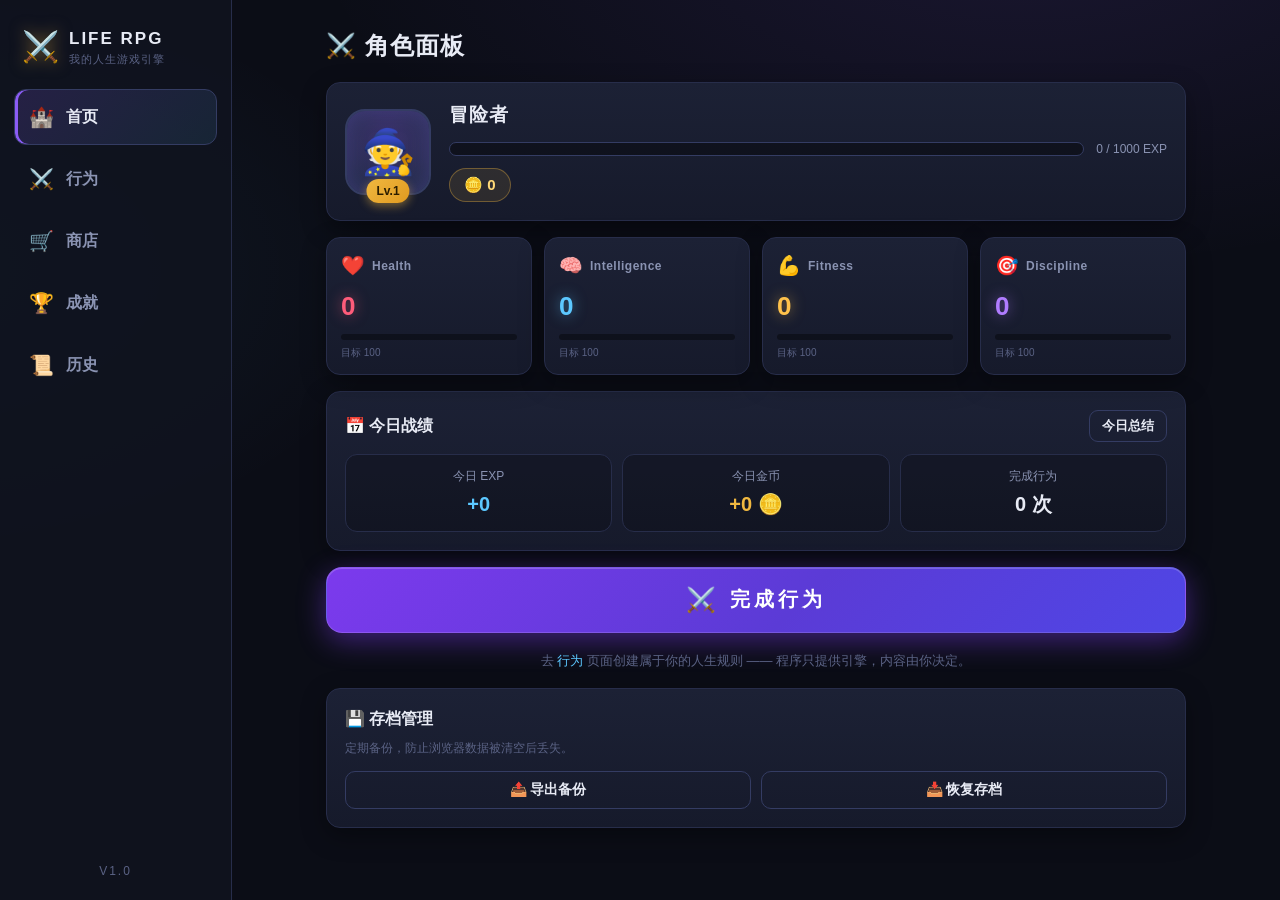
==== index.html @ b31c51e7 "feat: add AI-style description generator button for all forms" ====
<!DOCTYPE html>
<html lang="zh-CN">
<head>
<meta charset="UTF-8">
<meta name="viewport" content="width=device-width, initial-scale=1.0, viewport-fit=cover">
<meta name="theme-color" content="#0f0f1e">
<title>LIFE RPG</title>
<link rel="icon" href="icon.svg">
<link rel="apple-touch-icon" href="icon.svg">
<link rel="manifest" href="manifest.json">
<link rel="stylesheet" href="css/style.css?v=20260924b">
</head>
<body>
<div id="app">
  <!-- 桌面侧边导航 -->
  <aside id="sidebar">
    <div class="brand">
      <span class="brand-icon">⚔️</span>
      <div class="brand-text">
        <span class="brand-name">LIFE RPG</span>
        <span class="brand-sub">我的人生游戏引擎</span>
      </div>
    </div>
    <nav id="side-nav"></nav>
    <div class="side-footer">V1.0</div>
  </aside>

  <!-- 主内容 -->
  <main id="main">
    <div id="page-view"></div>
  </main>

  <!-- 手机底部导航 -->
  <nav id="bottom-nav"></nav>
</div>

<!-- 弹窗 / 提示 / 全屏特效 根节点 -->
<div id="modal-root"></div>
<div id="toast-root"></div>
<div id="overlay-root"></div>

<!-- 经典脚本按依赖顺序加载（支持 file:// 直接打开） -->
<script src="js/config.js?v=20260924b"></script>
<script src="js/storage.js?v=20260924b"></script>
<script src="js/logic.js?v=20260924b"></script>
<script src="js/ui.js?v=20260924b"></script>
<script src="js/pages/home.js?v=20260924b"></script>
<script src="js/pages/behavior.js?v=20260924b"></script>
<script src="js/pages/shop.js?v=20260924b"></script>
<script src="js/pages/awards.js?v=20260924b"></script>
<script src="js/pages/history.js?v=20260924b"></script>
<script src="js/app.js?v=20260924b"></script>
<script>
if ('serviceWorker' in navigator) {
  navigator.serviceWorker.register('sw.js').catch(() => {});
}
</script>
</body>
</html>
---- css/style.css ----
/* ============================================================
 * LIFE RPG - 样式：现代 RPG HUD + 简洁 Web App
 * ============================================================ */

:root {
  --bg: #0b0d16;
  --bg-2: #10131f;
  --card: #161a2b;
  --card-2: #1c2135;
  --border: #272d4a;
  --border-light: #343c63;
  --text: #e8ebf5;
  --text-dim: #8a93b2;
  --text-faint: #5a6284;
  --gold: #f0b840;
  --gold-2: #ffd977;
  --purple: #8b5cf6;
  --cyan: #5cc8ff;
  --green: #4ade80;
  --red: #ff5c7a;
  --exp-grad: linear-gradient(90deg, #5cc8ff, #8b5cf6);
  --shadow: 0 8px 24px rgba(0, 0, 0, .35);
  --radius: 14px;
}

* { margin: 0; padding: 0; box-sizing: border-box; }

html, body { height: 100%; }

body {
  font-family: -apple-system, BlinkMacSystemFont, "Segoe UI", "PingFang SC", "Microsoft YaHei", sans-serif;
  background:
    radial-gradient(1200px 600px at 80% -10%, rgba(139, 92, 246, .12), transparent 60%),
    radial-gradient(900px 500px at -10% 30%, rgba(92, 200, 255, .08), transparent 60%),
    var(--bg);
  color: var(--text);
  line-height: 1.5;
  -webkit-tap-highlight-color: transparent;
}

a { color: var(--cyan); text-decoration: none; }

/* ================= 布局 ================= */

#app { display: flex; min-height: 100vh; }

#sidebar {
  width: 232px;
  flex-shrink: 0;
  position: sticky;
  top: 0;
  height: 100vh;
  display: flex;
  flex-direction: column;
  background: rgba(16, 19, 31, .85);
  border-right: 1px solid var(--border);
  padding: 20px 14px;
  z-index: 10;
}

.brand { display: flex; align-items: center; gap: 10px; padding: 4px 8px 20px; }
.brand-icon { font-size: 30px; filter: drop-shadow(0 0 8px rgba(240, 184, 64, .5)); }
.brand-name { display: block; font-weight: 800; letter-spacing: 2px; font-size: 17px; }
.brand-sub { display: block; font-size: 11px; color: var(--text-faint); letter-spacing: 1px; }

#side-nav { display: flex; flex-direction: column; gap: 6px; flex: 1; }

.nav-item {
  display: flex; align-items: center; gap: 12px;
  padding: 12px 14px;
  border-radius: 12px;
  color: var(--text-dim);
  font-weight: 600;
  transition: all .18s ease;
  border: 1px solid transparent;
}
.nav-item:hover { background: var(--card); color: var(--text); }
.nav-item.active {
  background: linear-gradient(135deg, rgba(139, 92, 246, .18), rgba(92, 200, 255, .10));
  border-color: var(--border-light);
  color: var(--text);
  box-shadow: inset 3px 0 0 var(--purple);
}
.nav-icon { font-size: 20px; }

.side-footer { text-align: center; color: var(--text-faint); font-size: 12px; letter-spacing: 2px; }

#main { flex: 1; min-width: 0; padding: 28px 32px 60px; }
#page-view { max-width: 860px; margin: 0 auto; }

#bottom-nav { display: none; }

/* ================= 通用组件 ================= */

.card {
  background: linear-gradient(180deg, var(--card-2), var(--card));
  border: 1px solid var(--border);
  border-radius: var(--radius);
  padding: 18px;
  box-shadow: var(--shadow);
}

.page-head {
  display: flex; align-items: center; justify-content: space-between;
  gap: 12px; flex-wrap: wrap; margin-bottom: 18px;
}
.page-head h1 { font-size: 24px; letter-spacing: 1px; }
.head-actions { display: flex; align-items: center; gap: 10px; flex-wrap: wrap; }

/* 按钮 */
.btn {
  border: 1px solid var(--border-light);
  background: var(--card-2);
  color: var(--text);
  font-weight: 700;
  border-radius: 10px;
  padding: 9px 16px;
  font-size: 14px;
  cursor: pointer;
  transition: transform .12s ease, box-shadow .12s ease, filter .12s ease;
  user-select: none;
}
.btn:hover { filter: brightness(1.15); }
.btn:active { transform: scale(.96); }
.btn-sm { padding: 6px 12px; font-size: 13px; border-radius: 9px; }
.btn-primary {
  background: linear-gradient(135deg, var(--purple), #6d4de0);
  border-color: transparent;
  box-shadow: 0 4px 14px rgba(139, 92, 246, .35);
}
.btn-gold {
  background: linear-gradient(135deg, var(--gold), #e09a20);
  border-color: transparent;
  color: #2b1d00;
  box-shadow: 0 4px 14px rgba(240, 184, 64, .3);
}
.btn-danger { background: linear-gradient(135deg, #e0446a, #c22d54); border-color: transparent; }
.btn-ghost { background: transparent; }
.btn-disabled { opacity: .45; cursor: not-allowed; }
.btn-disabled:active { transform: none; }

/* 输入框 + 生成按钮 组合 */
.input-with-btn { display: flex; gap: 8px; align-items: center; }
.input-with-btn .input { flex: 1; }
.btn-gen {
  flex-shrink: 0;
  padding: 8px 14px;
  background: linear-gradient(135deg, #a78bfa, #7c3aed);
  border: 1px solid rgba(167, 139, 250, .4);
  color: #fff;
  border-radius: 8px;
  font-size: 13px;
  cursor: pointer;
  white-space: nowrap;
  transition: all .15s;
}
.btn-gen:hover { transform: translateY(-1px); box-shadow: 0 4px 12px rgba(124, 58, 237, .35); }
.btn-gen:active { transform: translateY(0); }

/* 大号主行动按钮 */
.btn-primary-big {
  width: 100%;
  margin-top: 16px;
  padding: 18px;
  font-size: 20px;
  font-weight: 800;
  letter-spacing: 4px;
  color: #fff;
  background: linear-gradient(135deg, #7c3aed, #5b3bd6 55%, #4f46e5);
  border: 1px solid rgba(255, 255, 255, .14);
  border-radius: 16px;
  cursor: pointer;
  display: flex; align-items: center; justify-content: center; gap: 10px;
  box-shadow: 0 8px 28px rgba(124, 58, 237, .45), inset 0 1px 0 rgba(255, 255, 255, .2);
  transition: transform .12s ease, box-shadow .2s ease;
  animation: pulse-glow 2.6s ease-in-out infinite;
}
.btn-primary-big:active { transform: scale(.97); }
.big-icon { font-size: 24px; }

@keyframes pulse-glow {
  0%, 100% { box-shadow: 0 8px 28px rgba(124, 58, 237, .4), inset 0 1px 0 rgba(255, 255, 255, .2); }
  50% { box-shadow: 0 8px 38px rgba(124, 58, 237, .65), inset 0 1px 0 rgba(255, 255, 255, .2); }
}

/* chips / tabs */
.chip-row { display: flex; gap: 8px; flex-wrap: wrap; margin-bottom: 16px; }
.chip-row-scroll { overflow-x: auto; flex-wrap: nowrap; padding-bottom: 4px; }
.chip {
  border: 1px solid var(--border);
  background: var(--card);
  color: var(--text-dim);
  border-radius: 999px;
  padding: 7px 14px;
  font-size: 13px;
  font-weight: 600;
  cursor: pointer;
  white-space: nowrap;
  transition: all .15s ease;
}
.chip.active { border-color: var(--purple); color: var(--text); background: rgba(139, 92, 246, .18); }

.tab-row { display: flex; gap: 8px; margin-bottom: 16px; }
.tab {
  flex: 1;
  border: 1px solid var(--border);
  background: var(--card);
  color: var(--text-dim);
  padding: 11px;
  border-radius: 12px;
  font-size: 15px;
  font-weight: 700;
  cursor: pointer;
  transition: all .15s ease;
}
.tab.active { color: var(--text); border-color: var(--purple); background: rgba(139, 92, 246, .15); }
.tab-count { font-size: 12px; color: var(--gold); margin-left: 4px; }

/* 徽章 */
.badge {
  display: inline-block;
  font-size: 12px;
  font-weight: 700;
  padding: 3px 9px;
  border-radius: 999px;
  margin: 2px 4px 2px 0;
  background: var(--card-2);
  border: 1px solid var(--border-light);
}
.badge-exp { color: var(--cyan); border-color: rgba(92, 200, 255, .4); }
.badge-coin { color: var(--gold); border-color: rgba(240, 184, 64, .4); }
.badge-attr { color: var(--attr-color, var(--text)); border-color: var(--attr-color, var(--border-light)); }

/* 空状态 */
.empty-state { text-align: center; padding: 44px 20px; color: var(--text-dim); }
.empty-icon { font-size: 44px; margin-bottom: 10px; opacity: .8; }
.empty-text { font-size: 14px; }

/* ================= 首页 ================= */

.player-card { margin-bottom: 16px; }
.player-top { display: flex; gap: 18px; align-items: center; }

.avatar {
  position: relative;
  width: 86px; height: 86px;
  flex-shrink: 0;
  display: flex; align-items: center; justify-content: center;
  background: radial-gradient(circle at 50% 35%, rgba(139, 92, 246, .3), rgba(92, 200, 255, .1));
  border: 2px solid var(--border-light);
  border-radius: 20px;
  box-shadow: inset 0 0 20px rgba(139, 92, 246, .25);
}
.avatar-emoji { font-size: 44px; }
.level-badge {
  position: absolute; bottom: -10px; left: 50%; transform: translateX(-50%);
  background: linear-gradient(135deg, var(--gold), #e09a20);
  color: #2b1d00;
  font-size: 12px; font-weight: 800;
  padding: 3px 10px;
  border-radius: 999px;
  box-shadow: 0 3px 10px rgba(240, 184, 64, .45);
  white-space: nowrap;
}

.player-info { flex: 1; min-width: 0; }
.player-name-row { display: flex; align-items: center; gap: 10px; flex-wrap: wrap; margin-bottom: 10px; }
.player-name { font-size: 19px; font-weight: 800; letter-spacing: 1px; }
.title-chip {
  font-size: 12px; font-weight: 700;
  color: var(--gold-2);
  background: rgba(240, 184, 64, .12);
  border: 1px solid rgba(240, 184, 64, .4);
  padding: 3px 10px; border-radius: 999px;
}

.exp-row { display: flex; align-items: center; gap: 12px; margin-bottom: 10px; }
.exp-bar {
  flex: 1; height: 14px;
  background: rgba(0, 0, 0, .4);
  border: 1px solid var(--border-light);
  border-radius: 999px;
  overflow: hidden;
}
.exp-fill {
  height: 100%;
  background: var(--exp-grad);
  border-radius: 999px;
  box-shadow: 0 0 12px rgba(92, 200, 255, .6);
  transition: width .5s cubic-bezier(.22, 1, .36, 1);
}
.exp-text { font-size: 12px; color: var(--text-dim); white-space: nowrap; font-variant-numeric: tabular-nums; }
.coin-row { display: flex; }
.coin-chip {
  font-weight: 800; font-size: 15px;
  color: var(--gold-2);
  background: rgba(240, 184, 64, .1);
  border: 1px solid rgba(240, 184, 64, .35);
  padding: 5px 14px; border-radius: 999px;
}
.coin-chip-lg { font-size: 17px; }

/* 属性卡片 */
.attr-grid { display: grid; grid-template-columns: repeat(4, 1fr); gap: 12px; margin-bottom: 16px; }
.attr-card { --attr-color: var(--cyan); padding: 14px; }
.attr-head { display: flex; align-items: center; gap: 7px; margin-bottom: 6px; }
.attr-icon { font-size: 19px; }
.attr-name { font-size: 12px; font-weight: 700; color: var(--text-dim); letter-spacing: .5px; }
.attr-value { font-size: 26px; font-weight: 800; color: var(--attr-color); font-variant-numeric: tabular-nums; text-shadow: 0 0 14px color-mix(in srgb, var(--attr-color) 55%, transparent); }
.attr-bar { height: 6px; background: rgba(0, 0, 0, .4); border-radius: 999px; overflow: hidden; margin-top: 8px; }
.attr-fill { height: 100%; background: var(--attr-color); border-radius: 999px; transition: width .5s ease; box-shadow: 0 0 8px var(--attr-color); }
.attr-milestone { font-size: 10px; color: var(--text-faint); margin-top: 5px; }

/* 今日概况 */
.today-card { margin-bottom: 4px; }
.today-head { display: flex; align-items: center; justify-content: space-between; margin-bottom: 12px; }
.today-head h2 { font-size: 16px; }
.today-grid { display: grid; grid-template-columns: repeat(3, 1fr); gap: 10px; }
.today-item { background: rgba(0, 0, 0, .22); border: 1px solid var(--border); border-radius: 12px; padding: 12px; text-align: center; }
.ti-label { display: block; font-size: 12px; color: var(--text-dim); margin-bottom: 4px; }
.ti-value { font-size: 20px; font-weight: 800; font-variant-numeric: tabular-nums; }
.ti-exp { color: var(--cyan); }
.ti-coin { color: var(--gold); }

.home-hint { margin-top: 18px; text-align: center; font-size: 13px; color: var(--text-faint); }

/* 备份/恢复 */
.backup-card { margin-top: 18px; }
.backup-card h2 { margin: 0 0 8px; font-size: 16px; }
.backup-tip { margin: 0 0 14px; font-size: 12px; color: var(--text-faint); }
.backup-actions { display: flex; gap: 10px; flex-wrap: wrap; }
.backup-actions .btn { flex: 1; min-width: 120px; }

/* ================= 行为页 ================= */

.behavior-list { display: flex; flex-direction: column; gap: 12px; }
.behavior-card { display: flex; align-items: center; justify-content: space-between; gap: 14px; flex-wrap: wrap; }
.bc-main { display: flex; gap: 14px; align-items: center; flex: 1; min-width: 240px; }
.bc-icon {
  width: 52px; height: 52px; flex-shrink: 0;
  display: flex; align-items: center; justify-content: center;
  font-size: 27px;
  background: rgba(0, 0, 0, .28);
  border: 1px solid var(--border-light);
  border-radius: 13px;
}
.bc-info { min-width: 0; }
.bc-name-row { display: flex; align-items: center; gap: 8px; flex-wrap: wrap; }
.bc-name { font-weight: 800; font-size: 16px; }
.cat-tag {
  font-size: 11px; font-weight: 700;
  color: var(--cat-color, var(--text-dim));
  background: rgba(255, 255, 255, .05);
  border: 1px solid var(--border);
  padding: 2px 9px; border-radius: 999px;
}
.bc-desc { font-size: 12px; color: var(--text-dim); margin-top: 2px; }
.bc-rewards { font-size: 12.5px; margin-top: 6px; color: var(--text); }
.bc-rule { color: var(--gold); font-weight: 700; margin-right: 6px; }
.bc-actions { display: flex; gap: 8px; }

/* ================= 商店 ================= */

.shop-grid { display: grid; grid-template-columns: repeat(auto-fill, minmax(240px, 1fr)); gap: 12px; margin-bottom: 20px; }
.shop-card { display: flex; flex-direction: column; justify-content: space-between; gap: 12px; }
.shop-item-top { display: flex; gap: 12px; align-items: flex-start; }
.shop-item-icon {
  width: 48px; height: 48px; flex-shrink: 0;
  display: flex; align-items: center; justify-content: center;
  font-size: 25px;
  background: rgba(0, 0, 0, .28);
  border: 1px solid var(--border-light);
  border-radius: 12px;
}
.shop-item-name { font-weight: 800; }
.shop-item-desc { font-size: 12px; color: var(--text-dim); margin-top: 2px; }
.shop-item-bottom { display: flex; align-items: center; justify-content: space-between; gap: 8px; flex-wrap: wrap; }
.shop-price { font-weight: 800; color: var(--gold); font-size: 16px; }
.shop-item-actions { display: flex; gap: 6px; }

.purchase-card h2 { font-size: 16px; margin-bottom: 12px; }
.purchase-list { display: flex; flex-direction: column; gap: 8px; }
.purchase-row {
  display: flex; align-items: center; gap: 12px;
  background: rgba(0, 0, 0, .2);
  border: 1px solid var(--border);
  border-radius: 10px;
  padding: 10px 12px;
}
.purchase-icon { font-size: 20px; }
.purchase-info { flex: 1; display: flex; flex-direction: column; }
.purchase-name { font-weight: 700; font-size: 14px; }
.purchase-time { font-size: 11.5px; color: var(--text-faint); }
.purchase-price { color: var(--red); font-weight: 800; white-space: nowrap; }

/* ================= 成就 & 称号 ================= */

.award-list { display: flex; flex-direction: column; gap: 12px; }
.award-card { display: flex; align-items: center; justify-content: space-between; gap: 12px; flex-wrap: wrap; }
.award-card.unlocked { border-color: rgba(240, 184, 64, .45); }
.award-card.equipped { border-color: var(--gold); box-shadow: 0 0 18px rgba(240, 184, 64, .18), var(--shadow); }
.award-main { display: flex; gap: 14px; align-items: center; flex: 1; min-width: 230px; }
.award-icon {
  width: 52px; height: 52px; flex-shrink: 0;
  display: flex; align-items: center; justify-content: center;
  font-size: 26px;
  border-radius: 13px;
  background: rgba(0, 0, 0, .28);
  border: 1px solid var(--border-light);
}
.award-icon.glow { box-shadow: 0 0 16px rgba(240, 184, 64, .35); border-color: rgba(240, 184, 64, .5); }
.award-icon.gray { filter: grayscale(1); opacity: .45; }
.award-info { flex: 1; min-width: 0; }
.award-name { font-weight: 800; display: flex; align-items: center; gap: 8px; flex-wrap: wrap; }
.unlock-tag { font-size: 11px; color: var(--green); border: 1px solid rgba(74, 222, 128, .45); padding: 1px 8px; border-radius: 999px; }
.lock-tag { font-size: 11px; color: var(--text-faint); border: 1px solid var(--border); padding: 1px 8px; border-radius: 999px; }
.equip-tag { font-size: 11px; color: #2b1d00; background: linear-gradient(135deg, var(--gold), #e09a20); padding: 2px 9px; border-radius: 999px; font-weight: 800; }
.award-desc { font-size: 12px; color: var(--text-dim); margin-top: 2px; }
.award-cond { font-size: 12px; color: var(--cyan); margin-top: 4px; }
.award-reward-line { font-size: 12px; color: var(--text-dim); margin-top: 5px; }
.award-reward-line .ar-exp { color: var(--cyan); margin: 0 4px 0 6px; font-weight: 700; }
.award-reward-line .ar-coin { color: var(--gold); font-weight: 700; }
.reward-row { display: flex; gap: 10px; }
.mini-field { flex: 1; display: flex; flex-direction: column; gap: 4px; }
.mini-field > span { font-size: 12px; color: var(--text-dim); }
.award-progress { display: flex; align-items: center; gap: 10px; margin-top: 8px; }
.award-bar { flex: 1; max-width: 220px; height: 6px; background: rgba(0, 0, 0, .4); border-radius: 999px; overflow: hidden; }
.award-fill { height: 100%; background: linear-gradient(90deg, var(--gold), var(--gold-2)); border-radius: 999px; transition: width .4s ease; }
.award-nums { font-size: 11.5px; color: var(--text-dim); white-space: nowrap; font-variant-numeric: tabular-nums; }
.award-remain { font-size: 11.5px; color: var(--gold); margin-top: 5px; font-weight: 600; }
.upcoming-card { padding: 14px 16px; margin-bottom: 14px; background: linear-gradient(135deg, rgba(240,184,64,.06), rgba(139,92,246,.05)); border: 1px solid rgba(240,184,64,.2); }
.upcoming-head { font-size: 13px; font-weight: 700; color: var(--gold); margin-bottom: 10px; }
.upcoming-list { display: flex; flex-direction: column; gap: 10px; }
.upcoming-item { display: flex; align-items: center; gap: 10px; }
.upcoming-icon { font-size: 22px; flex-shrink: 0; filter: grayscale(.4); }
.upcoming-info { flex: 1; min-width: 0; }
.upcoming-name { font-size: 14px; font-weight: 700; }
.upcoming-cond { font-size: 11.5px; color: var(--text-dim); margin-top: 2px; }
.upcoming-meta { flex-shrink: 0; width: 90px; text-align: right; }
.upcoming-meta .award-bar { width: 100%; max-width: none; height: 5px; margin-bottom: 4px; }
.upcoming-remain { font-size: 11px; color: var(--gold); white-space: nowrap; font-weight: 600; }
.award-date { font-size: 11px; color: var(--text-faint); margin-top: 4px; }
.award-actions { display: flex; gap: 6px; }
.cond-row { display: flex; gap: 8px; flex-wrap: wrap; }
.cond-row .input { flex: 1; min-width: 120px; }
.cond-desc { font-size: 12px; color: var(--text-faint); margin-top: 6px; }

/* ================= 历史 ================= */

.daily-card { margin-bottom: 16px; }
.daily-head { display: flex; align-items: center; justify-content: space-between; margin-bottom: 12px; }
.daily-head h2 { font-size: 16px; }
.daily-date { font-size: 12px; color: var(--text-faint); font-weight: 400; margin-left: 6px; }
.daily-grid { display: grid; grid-template-columns: repeat(auto-fill, minmax(120px, 1fr)); gap: 10px; }
.daily-item { background: rgba(0, 0, 0, .22); border: 1px solid var(--border); border-radius: 12px; padding: 10px; text-align: center; }
.di-label { display: block; font-size: 11.5px; color: var(--text-dim); margin-bottom: 3px; }
.di-value { font-size: 17px; font-weight: 800; font-variant-numeric: tabular-nums; }
.di-exp { color: var(--cyan); }
.di-coin { color: var(--gold); }

.history-list { display: flex; flex-direction: column; gap: 10px; }
.history-card { padding: 14px 16px; display: flex; align-items: center; gap: 10px; }
.hc-main { display: flex; gap: 12px; align-items: center; flex: 1; min-width: 0; }
.hc-del {
  flex-shrink: 0;
  width: 36px; height: 36px;
  display: flex; align-items: center; justify-content: center;
  font-size: 16px;
  background: rgba(255, 107, 107, .08);
  border: 1px solid rgba(255, 107, 107, .25);
  border-radius: 10px;
  color: #ff8a8a;
  cursor: pointer;
  transition: background .15s ease, transform .15s ease;
}
.hc-del:hover { background: rgba(255, 107, 107, .2); transform: scale(1.06); }
.hc-del:active { transform: scale(.94); }
.hc-icon {
  width: 42px; height: 42px; flex-shrink: 0;
  display: flex; align-items: center; justify-content: center;
  font-size: 21px;
  background: rgba(0, 0, 0, .28);
  border: 1px solid var(--border);
  border-radius: 11px;
}
.hc-name-row { display: flex; align-items: baseline; gap: 8px; flex-wrap: wrap; }
.hc-name { font-weight: 800; }
.hc-qty { font-size: 12.5px; color: var(--text-dim); }
.hc-time { font-size: 11.5px; color: var(--text-faint); margin-top: 1px; }
.hc-gains { margin-top: 6px; }

/* ================= 弹窗 ================= */

.modal-mask {
  position: fixed; inset: 0;
  background: rgba(5, 6, 12, .7);
  backdrop-filter: blur(4px);
  display: flex; align-items: center; justify-content: center;
  padding: 18px;
  z-index: 100;
  opacity: 0;
  transition: opacity .2s ease;
  overflow-y: auto;
}
.modal-mask.show { opacity: 1; }

.modal {
  width: 100%; max-width: 460px;
  background: linear-gradient(180deg, var(--card-2), var(--card));
  border: 1px solid var(--border-light);
  border-radius: 18px;
  box-shadow: 0 20px 60px rgba(0, 0, 0, .55);
  transform: translateY(14px) scale(.97);
  transition: transform .2s ease;
  max-height: calc(100vh - 36px);
  display: flex; flex-direction: column;
  margin: auto;
}
.modal-mask.show .modal { transform: translateY(0) scale(1); }
.modal-wide { max-width: 620px; }

.modal-head {
  display: flex; align-items: center; justify-content: space-between;
  padding: 16px 20px 12px;
  border-bottom: 1px solid var(--border);
}
.modal-title { font-size: 17px; font-weight: 800; letter-spacing: .5px; }
.modal-close {
  background: none; border: none; color: var(--text-dim);
  font-size: 16px; cursor: pointer; padding: 4px 8px; border-radius: 8px;
}
.modal-close:hover { background: var(--card); color: var(--text); }
.modal-body { padding: 18px 20px; overflow-y: auto; }
.modal-foot { display: flex; gap: 10px; justify-content: flex-end; padding: 14px 20px; border-top: 1px solid var(--border); }
.modal-foot .btn { min-width: 96px; }
.confirm-msg { font-size: 14.5px; }
.confirm-msg small { color: var(--text-dim); }

/* 表单 */
.form-grid { display: grid; grid-template-columns: 1fr 1fr; gap: 13px; }
.field { display: flex; flex-direction: column; gap: 6px; min-width: 0; }
.field-full { grid-column: 1 / -1; }
.field-label { font-size: 12.5px; color: var(--text-dim); font-weight: 700; }
.input {
  width: 100%;
  background: rgba(0, 0, 0, .3);
  border: 1px solid var(--border-light);
  color: var(--text);
  border-radius: 10px;
  padding: 10px 12px;
  font-size: 14px;
  font-family: inherit;
  outline: none;
  transition: border-color .15s ease, box-shadow .15s ease;
}
.input:focus { border-color: var(--purple); box-shadow: 0 0 0 3px rgba(139, 92, 246, .18); }
select.input { appearance: auto; }
.input::placeholder { color: var(--text-faint); }

.radio-cards { display: grid; grid-template-columns: repeat(3, 1fr); gap: 8px; }
.radio-card {
  display: flex; flex-direction: column; gap: 3px;
  background: rgba(0, 0, 0, .25);
  border: 1px solid var(--border);
  border-radius: 12px;
  padding: 10px 12px;
  cursor: pointer;
  transition: all .15s ease;
}
.radio-card.active { border-color: var(--purple); background: rgba(139, 92, 246, .13); }
.radio-card input { display: none; }
.rc-name { font-size: 13.5px; font-weight: 800; }
.rc-desc { font-size: 11px; color: var(--text-faint); }

.reward-grid { display: grid; grid-template-columns: repeat(3, 1fr); gap: 10px; }

.icon-picker-wrap { display: flex; flex-direction: column; gap: 6px; }
.icon-grid { display: grid; grid-template-columns: repeat(auto-fill, minmax(38px, 1fr)); gap: 5px; max-height: 118px; overflow-y: auto; }
.icon-cell {
  background: rgba(0, 0, 0, .25);
  border: 1px solid var(--border);
  border-radius: 9px;
  font-size: 19px;
  padding: 6px 0;
  cursor: pointer;
  transition: all .12s ease;
}
.icon-cell:hover { background: var(--card-2); }
.icon-cell.active { border-color: var(--gold); background: rgba(240, 184, 64, .14); }

/* 完成行为弹窗 */
.cb-info { display: flex; gap: 12px; align-items: center; background: rgba(0, 0, 0, .22); border: 1px solid var(--border); border-radius: 12px; padding: 12px; margin-bottom: 14px; }
.cb-icon { font-size: 30px; }
.cb-name { font-weight: 800; font-size: 16px; }
.cb-rule { font-size: 12px; color: var(--text-dim); margin-top: 2px; }
.qty-row { display: flex; gap: 8px; align-items: stretch; }
.qty-btn {
  width: 46px; flex-shrink: 0;
  background: var(--card-2); border: 1px solid var(--border-light);
  color: var(--text); font-size: 19px; font-weight: 800;
  border-radius: 10px; cursor: pointer;
}
.qty-btn:active { transform: scale(.94); }
.qty-input { text-align: center; font-size: 19px; font-weight: 800; }
.preview-box { background: rgba(92, 200, 255, .06); border: 1px dashed var(--border-light); border-radius: 12px; padding: 12px; margin-top: 14px; }
.preview-title { font-size: 12px; color: var(--text-dim); font-weight: 700; margin-bottom: 6px; }
.preview-gains { font-size: 15px; font-weight: 800; }

.rw { display: inline-block; margin-right: 12px; }
.rw-exp { color: var(--cyan); text-shadow: 0 0 12px rgba(92, 200, 255, .5); }
.rw-coin { color: var(--gold); }
.rw-attr { color: var(--rw-color, var(--text)); }

/* 行为选择器 */
.picker-grid { display: grid; grid-template-columns: repeat(auto-fill, minmax(100px, 1fr)); gap: 9px; }
.picker-item {
  display: flex; flex-direction: column; align-items: center; gap: 4px;
  background: rgba(0, 0, 0, .22);
  border: 1px solid var(--border);
  border-radius: 13px;
  padding: 14px 6px;
  cursor: pointer;
  color: var(--text);
  transition: all .15s ease;
}
.picker-item:hover { border-color: var(--purple); background: rgba(139, 92, 246, .12); transform: translateY(-2px); }
.picker-icon { font-size: 27px; }
.picker-name { font-size: 13px; font-weight: 700; }
.picker-cat { font-size: 10.5px; color: var(--text-faint); }

/* 分类管理 */
.cat-form { display: flex; gap: 8px; margin-bottom: 14px; flex-wrap: wrap; }
.cat-form .input { flex: 1; min-width: 90px; }
.cat-form .input:first-of-type { flex: 0 0 72px; text-align: center; }
.cat-list { display: flex; flex-direction: column; gap: 8px; }
.cat-row {
  display: flex; align-items: center; gap: 10px;
  background: rgba(0, 0, 0, .2);
  border: 1px solid var(--border);
  border-radius: 10px;
  padding: 9px 12px;
}
.cat-row-icon { font-size: 18px; }
.cat-row-name { flex: 1; font-weight: 700; }

/* 今日总结弹窗 */
.summary-date { text-align: center; color: var(--text-dim); font-size: 13px; margin-bottom: 14px; }
.summary-rows { display: flex; flex-direction: column; gap: 8px; }
.summary-row {
  display: flex; align-items: center; justify-content: space-between;
  background: rgba(0, 0, 0, .2);
  border: 1px solid var(--border);
  border-radius: 11px;
  padding: 11px 15px;
  font-size: 14px;
}
.summary-row.big { font-size: 16px; font-weight: 800; }
.sv { font-weight: 800; font-variant-numeric: tabular-nums; }
.sv-exp { color: var(--cyan); }
.sv-coin { color: var(--gold); }
.summary-hint { text-align: center; color: var(--text-faint); font-size: 13px; margin-top: 12px; }

/* ================= Toast ================= */

#toast-root {
  position: fixed;
  top: 18px; left: 50%;
  transform: translateX(-50%);
  display: flex; flex-direction: column; align-items: center; gap: 8px;
  z-index: 200;
  pointer-events: none;
  width: max-content; max-width: 92vw;
}
.toast {
  background: linear-gradient(180deg, #222845, #1a1f33);
  border: 1px solid var(--border-light);
  color: var(--text);
  border-radius: 12px;
  padding: 11px 18px;
  font-size: 14.5px;
  font-weight: 700;
  box-shadow: 0 10px 30px rgba(0, 0, 0, .5);
  opacity: 0;
  transform: translateY(-12px);
  transition: all .3s cubic-bezier(.22, 1, .36, 1);
  max-width: 100%;
  text-align: center;
}
.toast.show { opacity: 1; transform: translateY(0); }
.toast.hide { opacity: 0; transform: translateY(-10px); }
.toast-success { border-color: rgba(74, 222, 128, .5); }
.toast-error { border-color: rgba(255, 92, 122, .6); }
.toast-reward { border-color: rgba(240, 184, 64, .55); font-size: 16px; }
.toast-unlock { border-color: rgba(240, 184, 64, .7); background: linear-gradient(180deg, #3a3020, #241f14); color: var(--gold-2); }

/* ================= LEVEL UP 全屏特效 ================= */

.levelup-overlay {
  position: fixed; inset: 0;
  background: rgba(5, 6, 12, .82);
  backdrop-filter: blur(3px);
  display: flex; align-items: center; justify-content: center;
  z-index: 300;
  animation: lvl-in .35s cubic-bezier(.22, 1, .36, 1);
}
.levelup-overlay.fadeout { animation: lvl-out .6s ease forwards; }
.levelup-box { text-align: center; position: relative; }
.levelup-rays {
  position: absolute; top: 50%; left: 50%;
  width: 340px; height: 340px;
  transform: translate(-50%, -50%);
  background: radial-gradient(circle, rgba(240, 184, 64, .28) 0%, transparent 62%);
  border-radius: 50%;
  animation: rays 2.2s ease-in-out infinite;
}
.levelup-title {
  font-size: 58px;
  font-weight: 900;
  letter-spacing: 8px;
  background: linear-gradient(180deg, var(--gold-2), var(--gold), #d18f13);
  -webkit-background-clip: text;
  background-clip: text;
  -webkit-text-fill-color: transparent;
  filter: drop-shadow(0 0 22px rgba(240, 184, 64, .55));
  animation: lvl-pop .5s cubic-bezier(.34, 1.56, .64, 1);
}
.levelup-sub {
  margin-top: 10px;
  font-size: 26px;
  font-weight: 800;
  color: var(--text);
  text-shadow: 0 0 18px rgba(92, 200, 255, .6);
  animation: lvl-pop .5s .12s cubic-bezier(.34, 1.56, .64, 1) backwards;
}

@keyframes lvl-in { from { opacity: 0; } to { opacity: 1; } }
@keyframes lvl-out { to { opacity: 0; } }
@keyframes lvl-pop { from { transform: scale(.4); opacity: 0; } to { transform: scale(1); opacity: 1; } }
@keyframes rays {
  0%, 100% { transform: translate(-50%, -50%) scale(1); opacity: .9; }
  50% { transform: translate(-50%, -50%) scale(1.25); opacity: .5; }
}

/* ================= 入场动画 ================= */

.anim-in > * { animation: card-in .4s cubic-bezier(.22, 1, .36, 1) backwards; }
.anim-in > *:nth-child(1) { animation-delay: .02s; }
.anim-in > *:nth-child(2) { animation-delay: .07s; }
.anim-in > *:nth-child(3) { animation-delay: .12s; }
.anim-in > *:nth-child(4) { animation-delay: .17s; }
.anim-in > *:nth-child(5) { animation-delay: .22s; }
@keyframes card-in {
  from { opacity: 0; transform: translateY(14px); }
  to { opacity: 1; transform: translateY(0); }
}

/* ================= 响应式：手机 ================= */

@media (max-width: 768px) {
  #sidebar { display: none; }

  #app { flex-direction: column; }
  #main { padding: 18px 14px calc(76px + env(safe-area-inset-bottom)); }

  #bottom-nav {
    display: flex;
    position: fixed;
    bottom: 0; left: 0; right: 0;
    background: rgba(14, 17, 28, .96);
    backdrop-filter: blur(10px);
    border-top: 1px solid var(--border);
    padding: 6px 4px calc(6px + env(safe-area-inset-bottom));
    z-index: 50;
  }
  #bottom-nav .nav-item {
    flex: 1;
    flex-direction: column;
    gap: 2px;
    padding: 6px 0;
    border-radius: 10px;
    text-align: center;
  }
  #bottom-nav .nav-icon { font-size: 21px; }
  #bottom-nav .nav-label { font-size: 11px; }
  #bottom-nav .nav-item.active { box-shadow: none; background: rgba(139, 92, 246, .15); }

  .attr-grid { grid-template-columns: repeat(2, 1fr); }
  .today-grid { grid-template-columns: repeat(3, 1fr); }
  .form-grid { grid-template-columns: 1fr; }
  .radio-cards { grid-template-columns: 1fr; }
  .reward-grid { grid-template-columns: repeat(2, 1fr); }
  .page-head h1 { font-size: 21px; }
  .btn-primary-big { letter-spacing: 3px; }
  .levelup-title { font-size: 44px; }
}

@media (max-width: 400px) {
  .today-grid { grid-template-columns: repeat(2, 1fr); }
}

/* 滚动条 */
::-webkit-scrollbar { width: 9px; height: 9px; }
::-webkit-scrollbar-track { background: transparent; }
::-webkit-scrollbar-thumb { background: var(--border-light); border-radius: 999px; }
::-webkit-scrollbar-thumb:hover { background: var(--text-faint); }
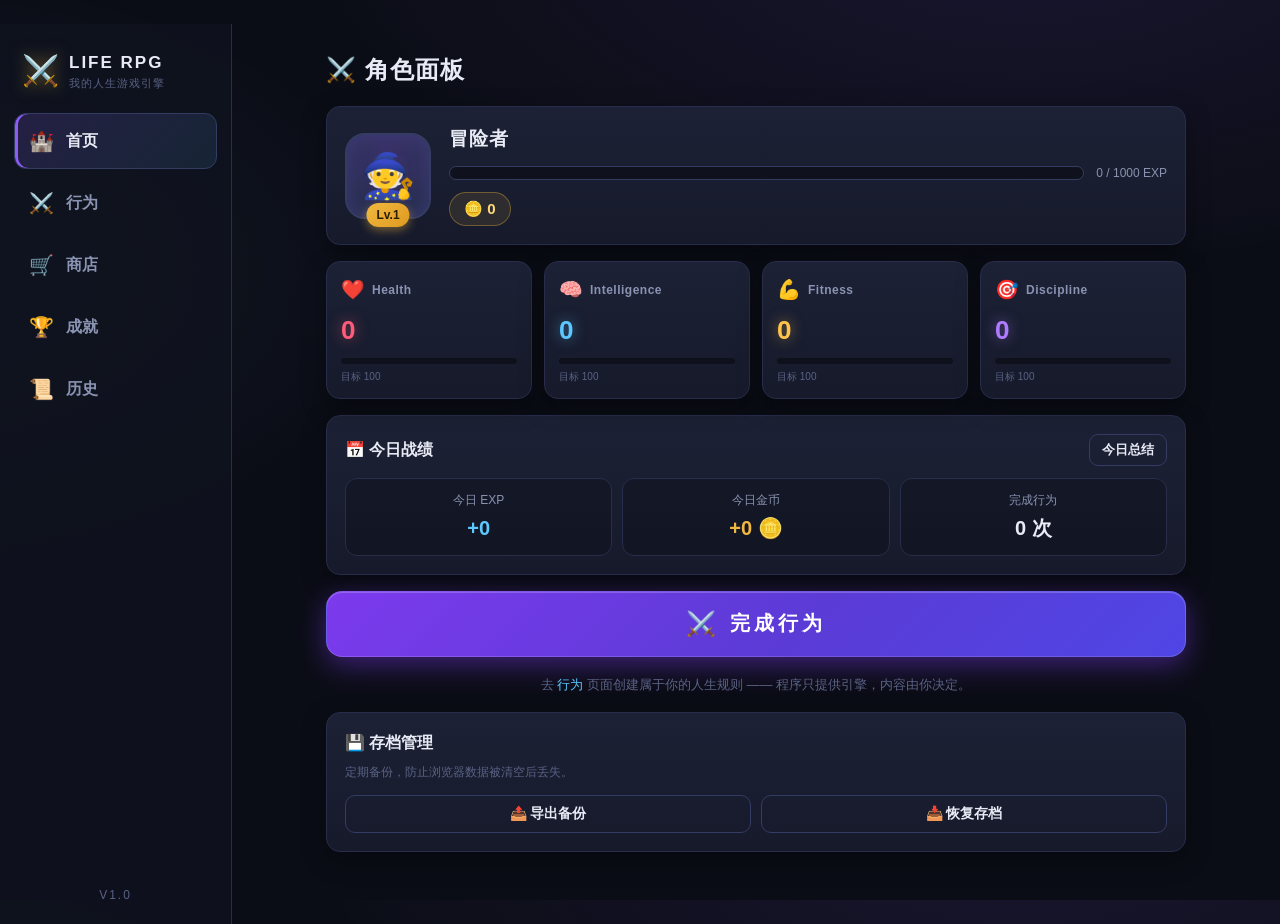
==== commit a4c26029: "feat: 扩充成就至51个、称号至32个（首次/连续/累计/高阶目标）" ====
--- a/index.html
+++ b/index.html
@@ -1,4 +1,4 @@
-<!DOCTYPE html>
+﻿﻿<!DOCTYPE html>
 <html lang="zh-CN">
 <head>
 <meta charset="UTF-8">
@@ -8,7 +8,7 @@
 <link rel="icon" href="icon.svg">
 <link rel="apple-touch-icon" href="icon.svg">
 <link rel="manifest" href="manifest.json">
-<link rel="stylesheet" href="css/style.css?v=20260924b">
+<link rel="stylesheet" href="css/style.css?v=20260925d">
 </head>
 <body>
 <div id="app">
@@ -40,16 +40,17 @@
 <div id="overlay-root"></div>
 
 <!-- 经典脚本按依赖顺序加载（支持 file:// 直接打开） -->
-<script src="js/config.js?v=20260924b"></script>
-<script src="js/storage.js?v=20260924b"></script>
-<script src="js/logic.js?v=20260924b"></script>
-<script src="js/ui.js?v=20260924b"></script>
-<script src="js/pages/home.js?v=20260924b"></script>
-<script src="js/pages/behavior.js?v=20260924b"></script>
-<script src="js/pages/shop.js?v=20260924b"></script>
-<script src="js/pages/awards.js?v=20260924b"></script>
-<script src="js/pages/history.js?v=20260924b"></script>
-<script src="js/app.js?v=20260924b"></script>
+<script src="js/config.js?v=20260925d"></script>
+<script src="js/storage.js?v=20260925d"></script>
+<script src="js/logic.js?v=20260925d"></script>
+<script src="js/ui.js?v=20260925d"></script>
+<script src="js/cutscene.js?v=20260925d"></script>
+<script src="js/pages/home.js?v=20260925d"></script>
+<script src="js/pages/behavior.js?v=20260925d"></script>
+<script src="js/pages/shop.js?v=20260925d"></script>
+<script src="js/pages/awards.js?v=20260925d"></script>
+<script src="js/pages/history.js?v=20260925d"></script>
+<script src="js/app.js?v=20260925d"></script>
 <script>
 if ('serviceWorker' in navigator) {
   navigator.serviceWorker.register('sw.js').catch(() => {});
--- a/css/style.css
+++ b/css/style.css
@@ -489,6 +489,96 @@
 .hc-time { font-size: 11.5px; color: var(--text-faint); margin-top: 1px; }
 .hc-gains { margin-top: 6px; }
 
+/* ---------- 日/周/月 周期切换 ---------- */
+.period-bar {
+  display: flex; align-items: center; justify-content: center; gap: 10px;
+  margin-bottom: 8px;
+}
+.period-seg {
+  display: inline-flex;
+  background: rgba(0, 0, 0, .3);
+  border: 1px solid var(--border);
+  border-radius: 10px;
+  padding: 3px;
+}
+.seg-item {
+  border: none; background: transparent; color: var(--text-dim);
+  padding: 6px 22px; border-radius: 8px;
+  font-size: 14px; font-weight: 700; cursor: pointer;
+  transition: all .15s ease;
+}
+.seg-item.active {
+  background: linear-gradient(135deg, var(--violet, #8b5cf6), var(--purple, #6d28d9));
+  color: #fff;
+  box-shadow: 0 2px 8px rgba(109, 40, 217, .35);
+}
+.period-arrow {
+  width: 34px; height: 34px;
+  display: flex; align-items: center; justify-content: center;
+  background: rgba(0, 0, 0, .25);
+  border: 1px solid var(--border);
+  border-radius: 9px;
+  color: var(--text-dim); font-size: 13px;
+  cursor: pointer;
+  transition: all .15s ease;
+}
+.period-arrow:hover:not(:disabled) { color: #fff; border-color: var(--violet, #8b5cf6); }
+.period-arrow:disabled { opacity: .3; cursor: not-allowed; }
+.period-range {
+  text-align: center; font-size: 13px; color: var(--text-dim);
+  margin-bottom: 12px;
+}
+.now-tag {
+  margin-left: 6px; font-size: 11px; color: var(--cyan, #22d3ee);
+  border: 1px solid rgba(34, 211, 238, .35); border-radius: 6px;
+  padding: 1px 7px;
+}
+.link-btn {
+  margin-left: 6px; background: none; border: none;
+  color: var(--violet, #a78bfa); font-size: 12px; cursor: pointer;
+  text-decoration: underline;
+}
+
+/* ---------- 历史记录分组 ---------- */
+.hist-group { margin-bottom: 12px; }
+.hg-toggle {
+  width: 100%;
+  display: flex; align-items: center; gap: 10px;
+  background: rgba(255, 255, 255, .03);
+  border: 1px solid var(--border);
+  border-radius: 12px;
+  padding: 10px 14px;
+  color: var(--text, #e7e9f3);
+  cursor: pointer;
+  transition: background .15s ease;
+}
+.hg-toggle:hover { background: rgba(255, 255, 255, .06); }
+.hg-caret {
+  font-size: 12px; color: var(--text-faint);
+  transition: transform .2s ease;
+}
+.hg-toggle.collapsed .hg-caret { transform: rotate(-90deg); }
+.hg-title { font-size: 13.5px; font-weight: 700; white-space: nowrap; }
+.hg-sum {
+  margin-left: auto;
+  display: flex; align-items: center; gap: 10px;
+  font-size: 12.5px; font-weight: 700;
+  font-variant-numeric: tabular-nums;
+  flex-wrap: wrap; justify-content: flex-end;
+}
+.hgs-item { color: var(--cyan, #22d3ee); }
+.hgs-item:nth-of-type(2) { color: var(--gold, #f0b840); }
+.hgs-count { color: var(--text-faint); font-weight: 500; font-size: 11.5px; }
+.hg-body { display: flex; flex-direction: column; gap: 10px; margin-top: 10px; }
+.hg-body .history-card { margin: 0; }
+
+/* 手机端：分组标题两行排布 */
+@media (max-width: 640px) {
+  .seg-item { padding: 6px 16px; }
+  .hg-toggle { flex-wrap: wrap; }
+  .hg-sum { width: 100%; margin-left: 22px; gap: 8px; }
+}
+
 /* ================= 弹窗 ================= */
 
 .modal-mask {
@@ -803,3 +893,439 @@
 ::-webkit-scrollbar-track { background: transparent; }
 ::-webkit-scrollbar-thumb { background: var(--border-light); border-radius: 999px; }
 ::-webkit-scrollbar-thumb:hover { background: var(--text-faint); }
+
+/* ============================================================
+ * 智能过场动画（小窗卡片，非全屏）
+ * ============================================================ */
+
+/* ---------- 容器 / 遮罩 / 卡片 ---------- */
+
+.cs-root {
+  position: fixed; inset: 0; z-index: 220;
+  display: flex; align-items: center; justify-content: center;
+}
+.cs-mask {
+  position: absolute; inset: 0;
+  background: rgba(6, 8, 16, .40);
+  opacity: 0;
+  transition: opacity .25s ease;
+}
+.cs-card {
+  --cs-accent: #5cc8ff;
+  position: relative;
+  width: 252px;
+  padding: 13px 16px 11px;
+  border-radius: 18px;
+  background: linear-gradient(180deg, #202740, #141929 72%);
+  border: 1px solid var(--border-light);
+  box-shadow: 0 14px 40px rgba(0, 0, 0, .5), 0 0 24px -8px var(--cs-accent),
+    inset 0 1px 0 rgba(255, 255, 255, .06);
+  opacity: 0;
+  transform: scale(.72) translateY(14px);
+  transition: transform .35s cubic-bezier(.34, 1.56, .64, 1), opacity .25s ease;
+}
+.cs-show .cs-mask { opacity: 1; }
+.cs-show .cs-card { transform: none; opacity: 1; }
+.cs-out .cs-mask { opacity: 0; }
+.cs-out .cs-card {
+  transform: scale(.86) translateY(-14px);
+  opacity: 0;
+  transition: transform .22s ease, opacity .2s ease;
+}
+
+/* 不同事件类型的主题色 */
+.cs-kind-behavior   { --cs-accent: #5cc8ff; }
+.cs-kind-purchase   { --cs-accent: #4ade80; }
+.cs-kind-achievement { --cs-accent: #f0b840; }
+.cs-kind-title      { --cs-accent: #b07cff; }
+.cs-kind-levelup    { --cs-accent: #ffd977; }
+
+.cs-tag {
+  font-size: 11px; font-weight: 800;
+  letter-spacing: 2px; text-align: center;
+  color: var(--cs-accent);
+}
+.cs-name {
+  text-align: center;
+  font-size: 17px; font-weight: 800;
+  margin-top: 3px;
+}
+.cs-meta {
+  text-align: center;
+  font-size: 13px;
+  color: var(--text-dim);
+  min-height: 19px;
+  margin-top: 2px;
+}
+.cs-meta b, .cs-meta i { font-style: normal; margin: 0 2px; }
+.cs-m-exp { color: #8fd4ff; }
+.cs-m-coin { color: var(--gold-2); }
+.cs-skip-hint {
+  text-align: center;
+  font-size: 10px;
+  letter-spacing: 1px;
+  color: var(--text-faint);
+  margin-top: 5px;
+}
+
+/* 升级卡名字用金色渐变字 */
+.cs-kind-levelup .cs-name {
+  font-size: 18px;
+  background: linear-gradient(180deg, var(--gold-2), var(--gold));
+  -webkit-background-clip: text;
+  background-clip: text;
+  -webkit-text-fill-color: transparent;
+}
+
+/* ---------- 舞台 / 主角 ---------- */
+
+.cs-stage {
+  position: relative;
+  width: 200px; height: 110px;
+  margin: 4px auto 0;
+  perspective: 400px;
+}
+.cs-shadow {
+  position: absolute; bottom: 3px; left: 50%;
+  width: 58px; height: 10px;
+  transform: translateX(-50%);
+  background: radial-gradient(ellipse at center, rgba(0, 0, 0, .5), transparent 70%);
+}
+.cs-hero {
+  position: absolute; bottom: 10px; left: 50%;
+  transform: translateX(-50%);
+  font-size: 54px; line-height: 1;
+  filter: drop-shadow(0 5px 7px rgba(0, 0, 0, .45));
+}
+.cs-hero-sm { font-size: 42px; }
+.cs-i { display: inline-block; transform-origin: 50% 90%; }
+
+/* 翻书小人专用：书捧在小人前面 */
+.cs-book {
+  position: absolute; bottom: 12px; left: 50%;
+  transform: translateX(-40%);
+  font-size: 30px; line-height: 1;
+}
+.cs-book .cs-i { transform-origin: 12% 90%; }
+
+/* ---------- 环绕漂浮小 emoji ---------- */
+
+.cs-float {
+  position: absolute;
+  font-size: 19px; line-height: 1;
+  opacity: 0;
+  animation: cs-floaty 2.3s ease-in-out infinite;
+}
+.cs-f1 { left: 30px; bottom: 42px; animation-delay: .1s; }
+.cs-f2 { right: 28px; bottom: 46px; animation-delay: .9s; }
+.cs-f3 { left: 48px; bottom: 66px; font-size: 16px; animation-delay: 1.5s; }
+.cs-f4 { right: 48px; bottom: 28px; font-size: 16px; animation-delay: 1.2s; }
+
+@keyframes cs-floaty {
+  0%   { opacity: 0; transform: translateY(8px) scale(.6); }
+  18%  { opacity: 1; }
+  75%  { opacity: .9; }
+  100% { opacity: 0; transform: translateY(-44px) scale(1.15); }
+}
+
+/* ---------- 主角动画库 ---------- */
+
+.cs-anim-bob { animation: cs-bob 1.7s ease-in-out infinite; }
+@keyframes cs-bob {
+  0%, 100% { transform: translateY(0) rotate(-2deg); }
+  50%      { transform: translateY(-7px) rotate(2deg); }
+}
+
+/* 先爆发登场，再持续轻跳 */
+.cs-anim-popbob, .cs-anim-burst-bob {
+  animation: cs-burst .5s cubic-bezier(.34, 1.56, .64, 1) backwards,
+             cs-bob 1.7s .5s ease-in-out infinite;
+}
+@keyframes cs-burst {
+  0%   { transform: scale(.3); opacity: 0; }
+  70%  { transform: scale(1.12); opacity: 1; }
+  100% { transform: scale(1); }
+}
+
+.cs-anim-run { animation: cs-run .52s ease-in-out infinite; }
+@keyframes cs-run {
+  0%, 100% { transform: translateY(0) rotate(-6deg); }
+  50%      { transform: translateY(-6px) rotate(4deg); }
+}
+
+.cs-anim-sway { animation: cs-sway 2s ease-in-out infinite; }
+@keyframes cs-sway {
+  0%, 100% { transform: rotate(-7deg); }
+  50%      { transform: rotate(7deg); }
+}
+
+.cs-anim-flip { animation: cs-flip 1.9s ease-in-out infinite; }
+@keyframes cs-flip {
+  0%, 40%  { transform: rotateY(0); }
+  65%      { transform: rotateY(-150deg); }
+  100%    { transform: rotateY(0); }
+}
+
+.cs-anim-write { animation: cs-write .9s ease-in-out infinite; }
+@keyframes cs-write {
+  0%, 100% { transform: rotate(-10deg) translateY(0); }
+  50%      { transform: rotate(3deg) translateY(-2px); }
+}
+
+.cs-anim-tap { animation: cs-tap .7s ease-in-out infinite; }
+@keyframes cs-tap {
+  0%, 100% { transform: translateY(0) scale(1); }
+  50%      { transform: translateY(-3px) scale(1.04); }
+}
+
+.cs-anim-pulse { animation: cs-pulse 1.5s ease-in-out infinite; }
+@keyframes cs-pulse {
+  0%, 100% { transform: scale(1); filter: drop-shadow(0 0 0 rgba(240, 184, 64, 0)); }
+  50%      { transform: scale(1.09); filter: drop-shadow(0 0 14px rgba(240, 184, 64, .7)); }
+}
+
+.cs-anim-lift { animation: cs-lift 1s ease-in-out infinite; }
+@keyframes cs-lift {
+  0%, 100% { transform: translateY(0); }
+  30%, 55% { transform: translateY(-7px); }
+}
+
+.cs-anim-jump { animation: cs-jump 1.05s cubic-bezier(.45, 0, .55, 1) infinite; }
+@keyframes cs-jump {
+  0%, 100% { transform: translateY(0) scaleY(1); }
+  35%      { transform: translateY(-26px) scaleY(1.03); }
+  80%      { transform: translateY(0) scaleY(.92); }
+}
+
+.cs-anim-climb { animation: cs-climb 2.2s ease-in-out infinite; }
+@keyframes cs-climb {
+  0%   { transform: translateY(6px); }
+  50%  { transform: translateY(-6px); }
+  100% { transform: translateY(6px); }
+}
+
+.cs-anim-breathe { animation: cs-breathe 2.6s ease-in-out infinite; }
+@keyframes cs-breathe {
+  0%, 100% { transform: scale(1); }
+  50%      { transform: scale(1.08); }
+}
+
+.cs-anim-swim { animation: cs-swim 1.6s ease-in-out infinite; }
+@keyframes cs-swim {
+  0%, 100% { transform: translateX(-6px) rotate(-4deg); }
+  50%      { transform: translateX(6px) rotate(4deg); }
+}
+
+.cs-anim-tilt { animation: cs-tilt 1.8s ease-in-out infinite; }
+@keyframes cs-tilt {
+  0%, 60%, 100% { transform: rotate(0); }
+  30%           { transform: rotate(-16deg); }
+}
+
+.cs-anim-chomp { animation: cs-chomp 1.1s ease-in-out infinite; }
+@keyframes cs-chomp {
+  0%, 100% { transform: scale(1, 1); }
+  30%      { transform: scale(1.08, .94); }
+  55%      { transform: scale(.96, 1.04); }
+}
+
+.cs-anim-sweep { animation: cs-sweep 1.6s ease-in-out infinite; }
+@keyframes cs-sweep {
+  0%, 100% { transform: rotate(18deg); }
+  50%      { transform: rotate(-14deg); }
+}
+
+.cs-anim-grow { animation: cs-grow 2.4s ease-in-out infinite; }
+@keyframes cs-grow {
+  0%, 100% { transform: scale(1); }
+  50%      { transform: scale(1.09) rotate(3deg); }
+}
+
+.cs-anim-hop { animation: cs-hop .8s ease-in-out infinite; }
+@keyframes cs-hop {
+  0%, 100% { transform: translateY(0) rotate(-3deg); }
+  40%      { transform: translateY(-12px) rotate(3deg); }
+}
+
+/* ---------- 场景道具 ---------- */
+
+/* 奔跑风线 */
+.cs-lines { position: absolute; left: 14px; bottom: 34px; }
+.cs-lines i {
+  display: block;
+  height: 3px; width: 26px;
+  margin: 5px 0;
+  border-radius: 3px;
+  background: linear-gradient(90deg, transparent, #a8dcff);
+  animation: cs-line .65s linear infinite;
+}
+.cs-lines i:nth-child(2) { width: 18px; animation-delay: .2s; }
+.cs-lines i:nth-child(3) { width: 22px; animation-delay: .4s; }
+@keyframes cs-line {
+  0%   { transform: translateX(16px); opacity: 0; }
+  35%  { opacity: 1; }
+  100% { transform: translateX(-18px); opacity: 0; }
+}
+
+/* 泳池水面 */
+.cs-water {
+  position: absolute; left: 8px; right: 8px; bottom: 15px;
+  height: 3px; border-radius: 3px;
+  background: rgba(92, 200, 255, .65);
+  box-shadow: 0 3px 0 rgba(92, 200, 255, .25);
+}
+
+/* 跳绳弧线 */
+.cs-rope {
+  position: absolute; left: 50%; bottom: 8px;
+  width: 76px; height: 46px;
+  transform: translateX(-50%);
+  border: 3px solid rgba(240, 184, 64, .8);
+  border-bottom: none;
+  border-radius: 50% 50% 0 0;
+}
+
+/* 光环（护盾 / 冥想） */
+.cs-ring {
+  position: absolute; left: 50%; bottom: 12px;
+  width: 84px; height: 84px;
+  transform: translateX(-50%);
+  border: 2px solid rgba(240, 184, 64, .7);
+  border-radius: 50%;
+  animation: cs-ring-anim 1.8s ease-out infinite;
+}
+.cs-ring-soft { border-color: rgba(176, 124, 255, .6); width: 92px; height: 92px; }
+@keyframes cs-ring-anim {
+  0%   { transform: translateX(-50%) scale(.55); opacity: .9; }
+  100% { transform: translateX(-50%) scale(1.05); opacity: 0; }
+}
+
+/* 代码气泡 */
+.cs-codebubble {
+  position: absolute; left: 18px; top: 8px;
+  font-size: 12px; font-weight: 800;
+  color: #7ee0c0;
+  background: rgba(30, 60, 50, .7);
+  padding: 2px 7px; border-radius: 8px;
+  animation: cs-codebubble 1.6s ease-in-out infinite;
+}
+@keyframes cs-codebubble {
+  0%, 100% { transform: translateY(0); opacity: .7; }
+  50%      { transform: translateY(-5px); opacity: 1; }
+}
+
+/* 太阳 / 升级 旋转光芒 */
+.cs-sunrays, .cs-rays2 {
+  position: absolute; left: 50%;
+  border-radius: 50%;
+  transform: translateX(-50%);
+}
+.cs-sunrays {
+  bottom: 6px; width: 110px; height: 110px;
+  background: conic-gradient(rgba(255, 210, 90, .4) 0 10deg, transparent 10deg 25deg);
+  animation: cs-spin 8s linear infinite;
+  opacity: .8;
+}
+.cs-rays2 {
+  bottom: 0; width: 128px; height: 128px;
+  background: conic-gradient(rgba(240, 184, 64, .45) 0 12deg, transparent 12deg 30deg);
+  animation: cs-spin 7s linear infinite;
+}
+@keyframes cs-spin {
+  to { transform: translateX(-50%) rotate(360deg); }
+}
+
+/* 相机闪光灯 */
+.cs-flash {
+  position: absolute; inset: 0;
+  background: #fff; border-radius: 10px;
+  opacity: 0;
+  animation: cs-flash 2.1s ease-out infinite;
+}
+@keyframes cs-flash {
+  0%, 15% { opacity: 0; }
+  18%     { opacity: .85; }
+  30%     { opacity: 0; }
+}
+
+/* 成就/称号角落小徽章 */
+.cs-badge-mini {
+  position: absolute; right: 24px; top: 2px;
+  font-size: 22px; line-height: 1;
+  filter: drop-shadow(0 0 6px rgba(240, 184, 64, .6));
+  animation: cs-badge 1.8s ease-in-out infinite;
+}
+@keyframes cs-badge {
+  0%, 100% { transform: translateY(0) rotate(-6deg); }
+  50%      { transform: translateY(-4px) rotate(8deg); }
+}
+
+/* ---------- 小屏适配 ---------- */
+
+@media (max-width: 380px) {
+  .cs-card { width: 236px; }
+}
+
+/* ---------- 尊重"减少动态效果"系统设置 ---------- */
+
+@media (prefers-reduced-motion: reduce) {
+  .cs-i, .cs-float, .cs-lines i, .cs-ring, .cs-sunrays, .cs-rays2,
+  .cs-flash, .cs-badge-mini, .cs-codebubble {
+    animation-duration: .01ms !important;
+    animation-iteration-count: 1 !important;
+  }
+  .cs-float { display: none; }
+}
+
+/* ============================================================
+ * 成就领域分组 / 筛选 chip 计数
+ * ============================================================ */
+
+/* chip 里的小计数胶囊 */
+.chip-n {
+  display: inline-block;
+  font-size: 11px; font-weight: 700;
+  line-height: 1.5;
+  min-width: 18px;
+  text-align: center;
+  background: rgba(255, 255, 255, .08);
+  border-radius: 999px;
+  padding: 0 6px;
+  margin-left: 2px;
+}
+.chip.active .chip-n { background: rgba(139, 92, 246, .4); }
+
+/* 领域第二行 chip 与上一行挨近一些 */
+.chip-row-cats { margin: -4px 0 14px; }
+
+/* 领域分组 */
+.award-group { display: flex; flex-direction: column; gap: 12px; }
+.award-group + .award-group { margin-top: 22px; }
+.award-group-head {
+  display: flex; align-items: center; gap: 8px;
+  padding: 2px 2px 6px;
+  border-bottom: 2px solid var(--border);
+  position: relative;
+}
+.award-group-head::after {
+  content: '';
+  position: absolute; left: 0; bottom: -2px;
+  width: 72px; height: 2px;
+  background: var(--cat-color, var(--purple));
+  border-radius: 2px;
+}
+.agh-icon { font-size: 19px; line-height: 1; }
+.agh-name {
+  font-size: 15px; font-weight: 800;
+  letter-spacing: 1px;
+  color: var(--cat-color, var(--text));
+}
+.agh-count {
+  margin-left: auto;
+  font-size: 12px; font-weight: 700;
+  color: var(--text-dim);
+  background: rgba(255, 255, 255, .05);
+  border: 1px solid var(--border);
+  border-radius: 999px;
+  padding: 1px 10px;
+}
